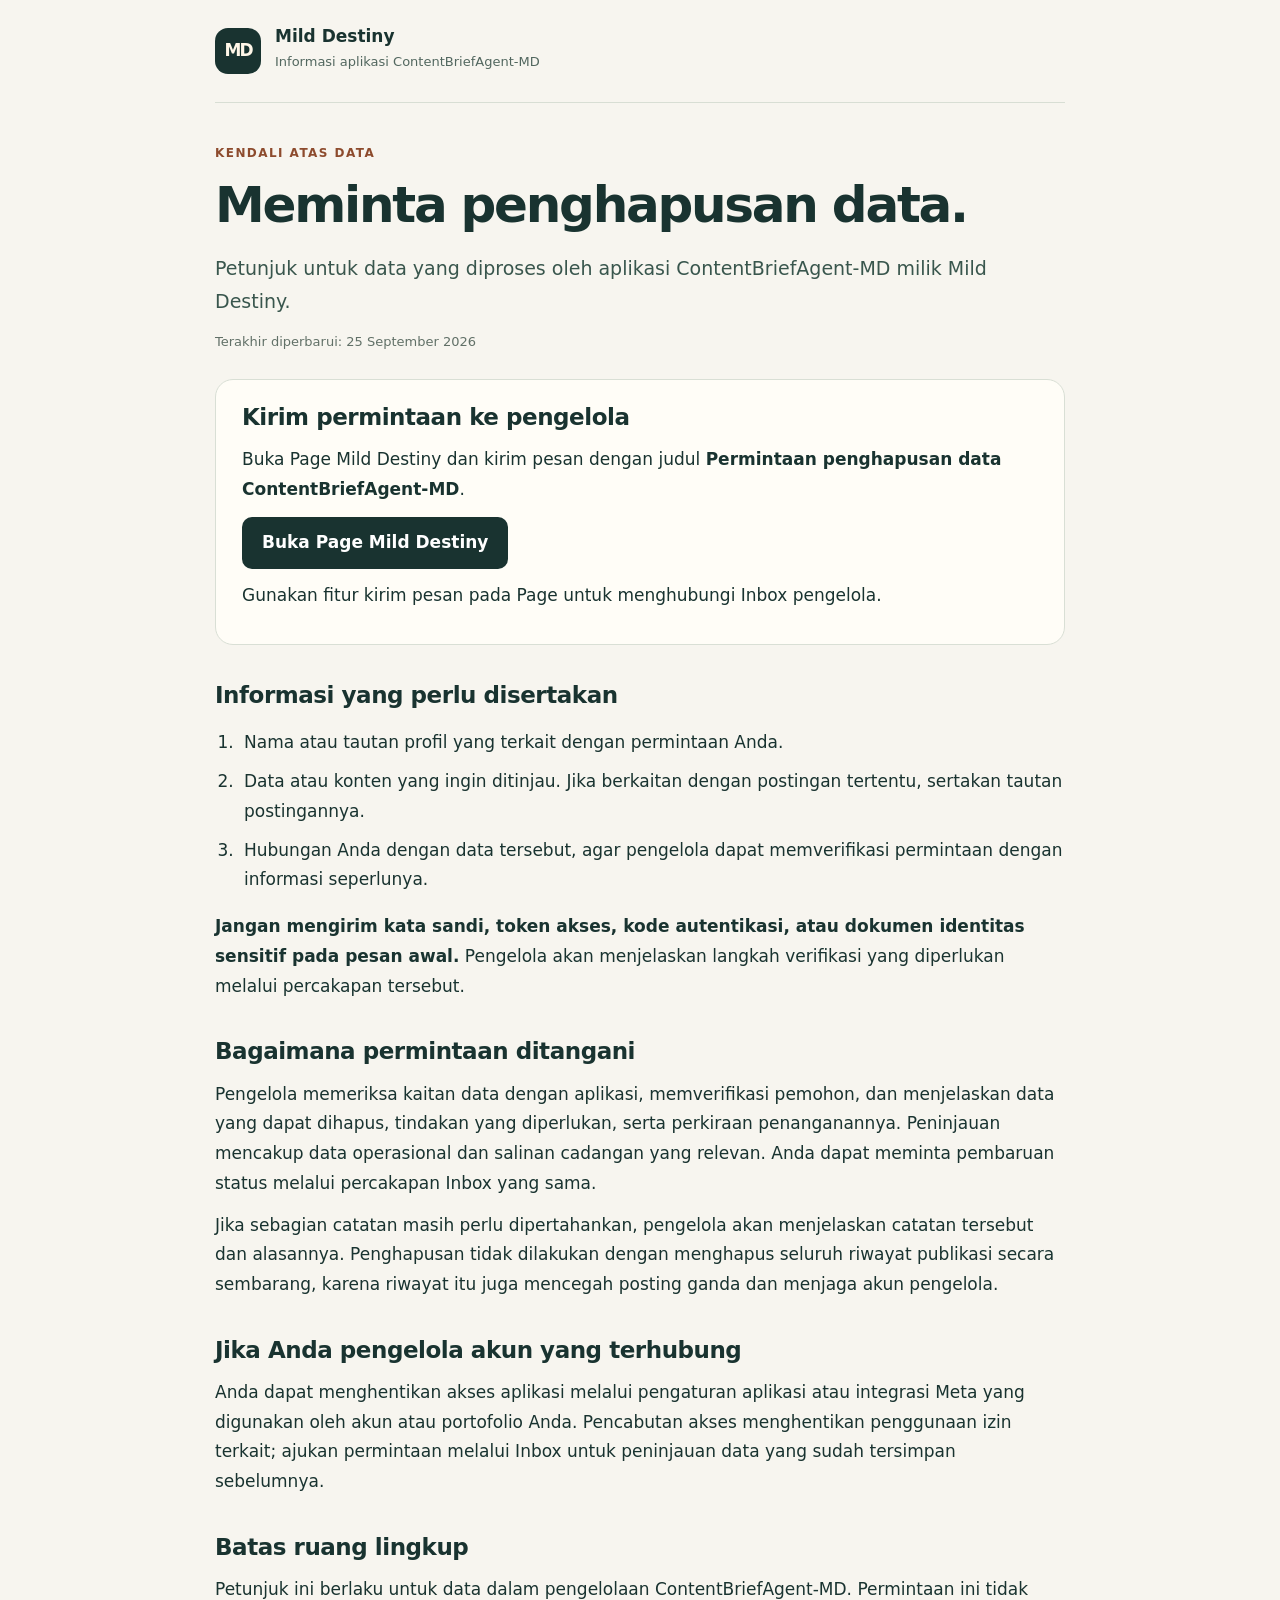
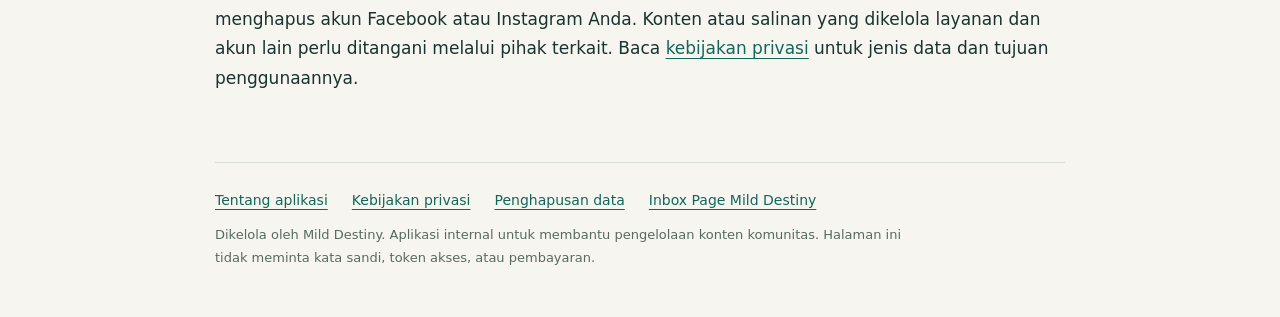
==== data-deletion.html @ ac189557 "Publish MD app privacy and deletion instructions" ====
<!doctype html>
<html lang="id"><head><meta charset="utf-8"><meta name="viewport" content="width=device-width,initial-scale=1"><meta name="theme-color" content="#193330"><title>Penghapusan data | Mild Destiny</title><link rel="stylesheet" href="style.css"></head><body><header><a class="mark" href="index.html" aria-label="Beranda kebijakan Mild Destiny">MD</a><div><strong>Mild Destiny</strong><span>Informasi aplikasi ContentBriefAgent-MD</span></div></header><main><p class="eyebrow">Kendali atas data</p><h1>Meminta penghapusan data.</h1><p class="lead">Petunjuk untuk data yang diproses oleh aplikasi ContentBriefAgent-MD milik Mild Destiny.</p><p class="date">Terakhir diperbarui: 25 September 2026</p>
<div class="card"><h2>Kirim permintaan ke pengelola</h2><p>Buka Page Mild Destiny dan kirim pesan dengan judul <strong>Permintaan penghapusan data ContentBriefAgent-MD</strong>.</p><a class="contact" href="https://www.facebook.com/milddestinychannel" rel="noopener noreferrer">Buka Page Mild Destiny</a><p>Gunakan fitur kirim pesan pada Page untuk menghubungi Inbox pengelola.</p></div>
<h2>Informasi yang perlu disertakan</h2><ol><li>Nama atau tautan profil yang terkait dengan permintaan Anda.</li><li>Data atau konten yang ingin ditinjau. Jika berkaitan dengan postingan tertentu, sertakan tautan postingannya.</li><li>Hubungan Anda dengan data tersebut, agar pengelola dapat memverifikasi permintaan dengan informasi seperlunya.</li></ol><p><strong>Jangan mengirim kata sandi, token akses, kode autentikasi, atau dokumen identitas sensitif pada pesan awal.</strong> Pengelola akan menjelaskan langkah verifikasi yang diperlukan melalui percakapan tersebut.</p>
<h2>Bagaimana permintaan ditangani</h2><p>Pengelola memeriksa kaitan data dengan aplikasi, memverifikasi pemohon, dan menjelaskan data yang dapat dihapus, tindakan yang diperlukan, serta perkiraan penanganannya. Peninjauan mencakup data operasional dan salinan cadangan yang relevan. Anda dapat meminta pembaruan status melalui percakapan Inbox yang sama.</p><p>Jika sebagian catatan masih perlu dipertahankan, pengelola akan menjelaskan catatan tersebut dan alasannya. Penghapusan tidak dilakukan dengan menghapus seluruh riwayat publikasi secara sembarang, karena riwayat itu juga mencegah posting ganda dan menjaga akun pengelola.</p>
<h2>Jika Anda pengelola akun yang terhubung</h2><p>Anda dapat menghentikan akses aplikasi melalui pengaturan aplikasi atau integrasi Meta yang digunakan oleh akun atau portofolio Anda. Pencabutan akses menghentikan penggunaan izin terkait; ajukan permintaan melalui Inbox untuk peninjauan data yang sudah tersimpan sebelumnya.</p>
<h2>Batas ruang lingkup</h2><p>Petunjuk ini berlaku untuk data dalam pengelolaan ContentBriefAgent-MD. Permintaan ini tidak menghapus akun Facebook atau Instagram Anda. Konten atau salinan yang dikelola layanan dan akun lain perlu ditangani melalui pihak terkait. Baca <a href="privacy.html">kebijakan privasi</a> untuk jenis data dan tujuan penggunaannya.</p></main><footer><nav aria-label="Kebijakan aplikasi"><a href="index.html">Tentang aplikasi</a><a href="privacy.html">Kebijakan privasi</a><a href="data-deletion.html">Penghapusan data</a><a href="https://www.facebook.com/milddestinychannel" rel="noopener noreferrer">Inbox Page Mild Destiny</a></nav><p>Dikelola oleh Mild Destiny. Aplikasi internal untuk membantu pengelolaan konten komunitas. Halaman ini tidak meminta kata sandi, token akses, atau pembayaran.</p></footer></body></html>
---- style.css ----
*{box-sizing:border-box}html{scroll-behavior:smooth}body{margin:0;background:#f7f5ef;color:#193330;font:17px/1.75 system-ui,-apple-system,Segoe UI,sans-serif}a{color:#12665a;text-underline-offset:4px}a:focus-visible{outline:3px solid #bc622e;outline-offset:4px}header,main,footer{width:min(850px,calc(100% - 40px));margin:auto}header{display:flex;align-items:center;gap:14px;padding:26px 0;border-bottom:1px solid #d8ded4}.mark{display:grid;place-items:center;width:46px;height:46px;background:#193330;color:#fff7e8;border-radius:13px;font-weight:800;letter-spacing:-2px;text-decoration:none}header strong{display:block;line-height:1.2}header span{font-size:13px;color:#52675f}.eyebrow{font-size:12px;font-weight:750;letter-spacing:.12em;text-transform:uppercase;color:#8d4b2d;margin-top:40px}h1{font-size:clamp(32px,6vw,50px);line-height:1.16;letter-spacing:-.045em;margin:12px 0 18px;max-width:760px}h2{font-size:23px;line-height:1.35;letter-spacing:-.02em;margin:35px 0 12px}p{margin:12px 0}li{padding-left:5px;margin:9px 0}ul,ol{padding-left:24px}.lead{font-size:19px;color:#39564d}.date{font-size:13px;color:#617067}.card{background:#fffdf7;border:1px solid #d9dfd5;border-radius:18px;padding:22px 26px;margin:26px 0}.card h2{margin-top:0}nav{display:flex;gap:14px 24px;flex-wrap:wrap;font-size:14px}.contact{display:inline-block;background:#193330;color:white;padding:11px 20px;border-radius:10px;text-decoration:none;font-weight:650}footer{border-top:1px solid #d8ded4;margin-top:52px;padding:25px 0 35px;font-size:13px;color:#566b60}footer p{max-width:700px}main{padding-bottom:4px}@media(max-width:520px){header,main,footer{width:calc(100% - 32px)}body{font-size:16px}.card{padding:19px}.eyebrow{margin-top:28px}h2{font-size:21px}.lead{font-size:18px}}
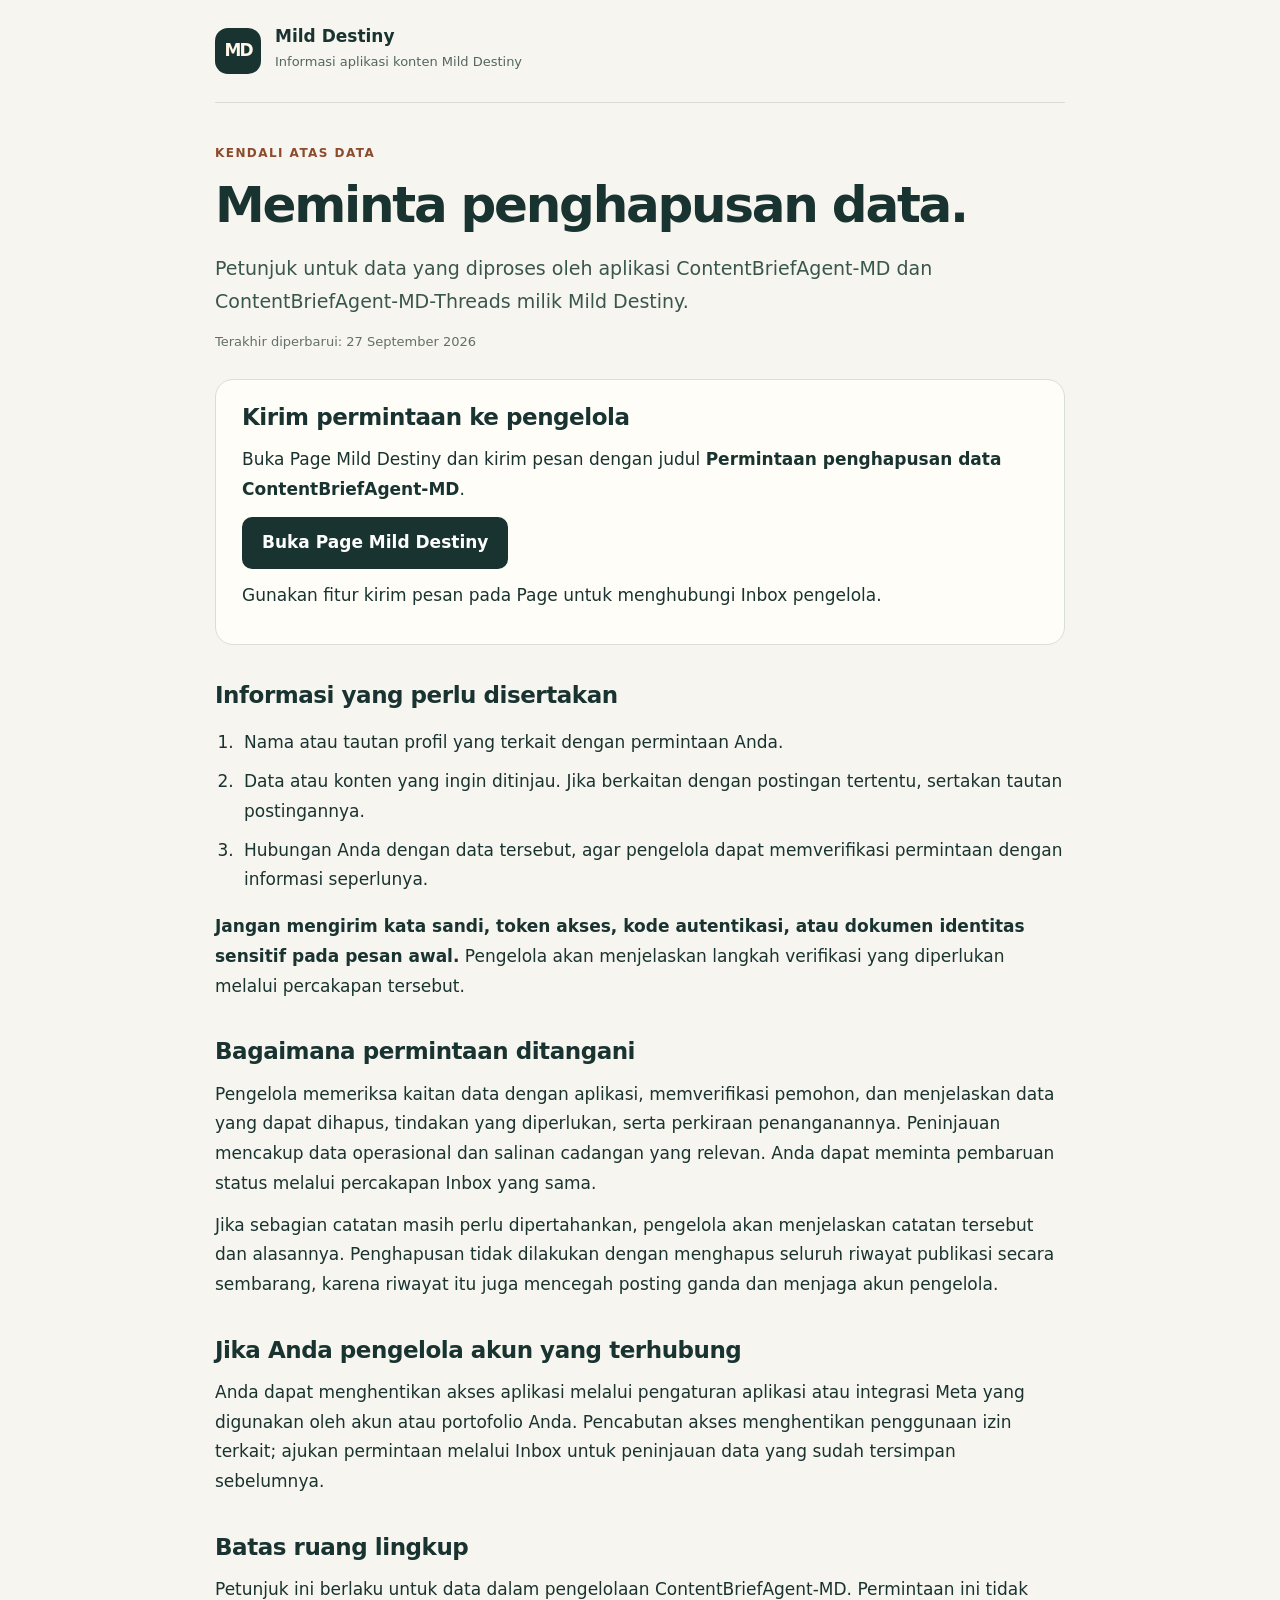
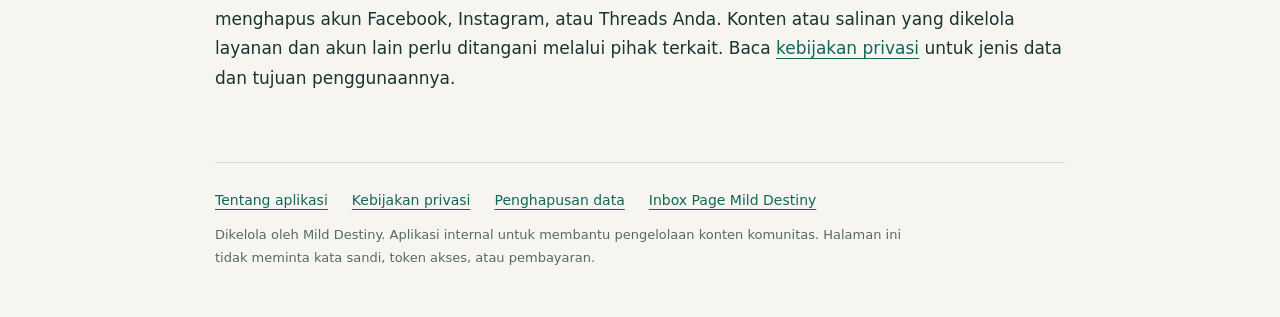
==== commit ca30e835: "Explain MD Threads publishing, insights and token maintenance" ====
--- a/data-deletion.html
+++ b/data-deletion.html
@@ -1,7 +1,7 @@
 <!doctype html>
-<html lang="id"><head><meta charset="utf-8"><meta name="viewport" content="width=device-width,initial-scale=1"><meta name="theme-color" content="#193330"><title>Penghapusan data | Mild Destiny</title><link rel="stylesheet" href="style.css"></head><body><header><a class="mark" href="index.html" aria-label="Beranda kebijakan Mild Destiny">MD</a><div><strong>Mild Destiny</strong><span>Informasi aplikasi ContentBriefAgent-MD</span></div></header><main><p class="eyebrow">Kendali atas data</p><h1>Meminta penghapusan data.</h1><p class="lead">Petunjuk untuk data yang diproses oleh aplikasi ContentBriefAgent-MD milik Mild Destiny.</p><p class="date">Terakhir diperbarui: 25 September 2026</p>
+<html lang="id"><head><meta charset="utf-8"><meta name="viewport" content="width=device-width,initial-scale=1"><meta name="theme-color" content="#193330"><title>Penghapusan data | Mild Destiny</title><link rel="stylesheet" href="style.css"></head><body><header><a class="mark" href="index.html" aria-label="Beranda kebijakan Mild Destiny">MD</a><div><strong>Mild Destiny</strong><span>Informasi aplikasi konten Mild Destiny</span></div></header><main><p class="eyebrow">Kendali atas data</p><h1>Meminta penghapusan data.</h1><p class="lead">Petunjuk untuk data yang diproses oleh aplikasi ContentBriefAgent-MD dan ContentBriefAgent-MD-Threads milik Mild Destiny.</p><p class="date">Terakhir diperbarui: 27 September 2026</p>
 <div class="card"><h2>Kirim permintaan ke pengelola</h2><p>Buka Page Mild Destiny dan kirim pesan dengan judul <strong>Permintaan penghapusan data ContentBriefAgent-MD</strong>.</p><a class="contact" href="https://www.facebook.com/milddestinychannel" rel="noopener noreferrer">Buka Page Mild Destiny</a><p>Gunakan fitur kirim pesan pada Page untuk menghubungi Inbox pengelola.</p></div>
 <h2>Informasi yang perlu disertakan</h2><ol><li>Nama atau tautan profil yang terkait dengan permintaan Anda.</li><li>Data atau konten yang ingin ditinjau. Jika berkaitan dengan postingan tertentu, sertakan tautan postingannya.</li><li>Hubungan Anda dengan data tersebut, agar pengelola dapat memverifikasi permintaan dengan informasi seperlunya.</li></ol><p><strong>Jangan mengirim kata sandi, token akses, kode autentikasi, atau dokumen identitas sensitif pada pesan awal.</strong> Pengelola akan menjelaskan langkah verifikasi yang diperlukan melalui percakapan tersebut.</p>
 <h2>Bagaimana permintaan ditangani</h2><p>Pengelola memeriksa kaitan data dengan aplikasi, memverifikasi pemohon, dan menjelaskan data yang dapat dihapus, tindakan yang diperlukan, serta perkiraan penanganannya. Peninjauan mencakup data operasional dan salinan cadangan yang relevan. Anda dapat meminta pembaruan status melalui percakapan Inbox yang sama.</p><p>Jika sebagian catatan masih perlu dipertahankan, pengelola akan menjelaskan catatan tersebut dan alasannya. Penghapusan tidak dilakukan dengan menghapus seluruh riwayat publikasi secara sembarang, karena riwayat itu juga mencegah posting ganda dan menjaga akun pengelola.</p>
 <h2>Jika Anda pengelola akun yang terhubung</h2><p>Anda dapat menghentikan akses aplikasi melalui pengaturan aplikasi atau integrasi Meta yang digunakan oleh akun atau portofolio Anda. Pencabutan akses menghentikan penggunaan izin terkait; ajukan permintaan melalui Inbox untuk peninjauan data yang sudah tersimpan sebelumnya.</p>
-<h2>Batas ruang lingkup</h2><p>Petunjuk ini berlaku untuk data dalam pengelolaan ContentBriefAgent-MD. Permintaan ini tidak menghapus akun Facebook atau Instagram Anda. Konten atau salinan yang dikelola layanan dan akun lain perlu ditangani melalui pihak terkait. Baca <a href="privacy.html">kebijakan privasi</a> untuk jenis data dan tujuan penggunaannya.</p></main><footer><nav aria-label="Kebijakan aplikasi"><a href="index.html">Tentang aplikasi</a><a href="privacy.html">Kebijakan privasi</a><a href="data-deletion.html">Penghapusan data</a><a href="https://www.facebook.com/milddestinychannel" rel="noopener noreferrer">Inbox Page Mild Destiny</a></nav><p>Dikelola oleh Mild Destiny. Aplikasi internal untuk membantu pengelolaan konten komunitas. Halaman ini tidak meminta kata sandi, token akses, atau pembayaran.</p></footer></body></html>
+<h2>Batas ruang lingkup</h2><p>Petunjuk ini berlaku untuk data dalam pengelolaan ContentBriefAgent-MD. Permintaan ini tidak menghapus akun Facebook, Instagram, atau Threads Anda. Konten atau salinan yang dikelola layanan dan akun lain perlu ditangani melalui pihak terkait. Baca <a href="privacy.html">kebijakan privasi</a> untuk jenis data dan tujuan penggunaannya.</p></main><footer><nav aria-label="Kebijakan aplikasi"><a href="index.html">Tentang aplikasi</a><a href="privacy.html">Kebijakan privasi</a><a href="data-deletion.html">Penghapusan data</a><a href="https://www.facebook.com/milddestinychannel" rel="noopener noreferrer">Inbox Page Mild Destiny</a></nav><p>Dikelola oleh Mild Destiny. Aplikasi internal untuk membantu pengelolaan konten komunitas. Halaman ini tidak meminta kata sandi, token akses, atau pembayaran.</p></footer></body></html>
